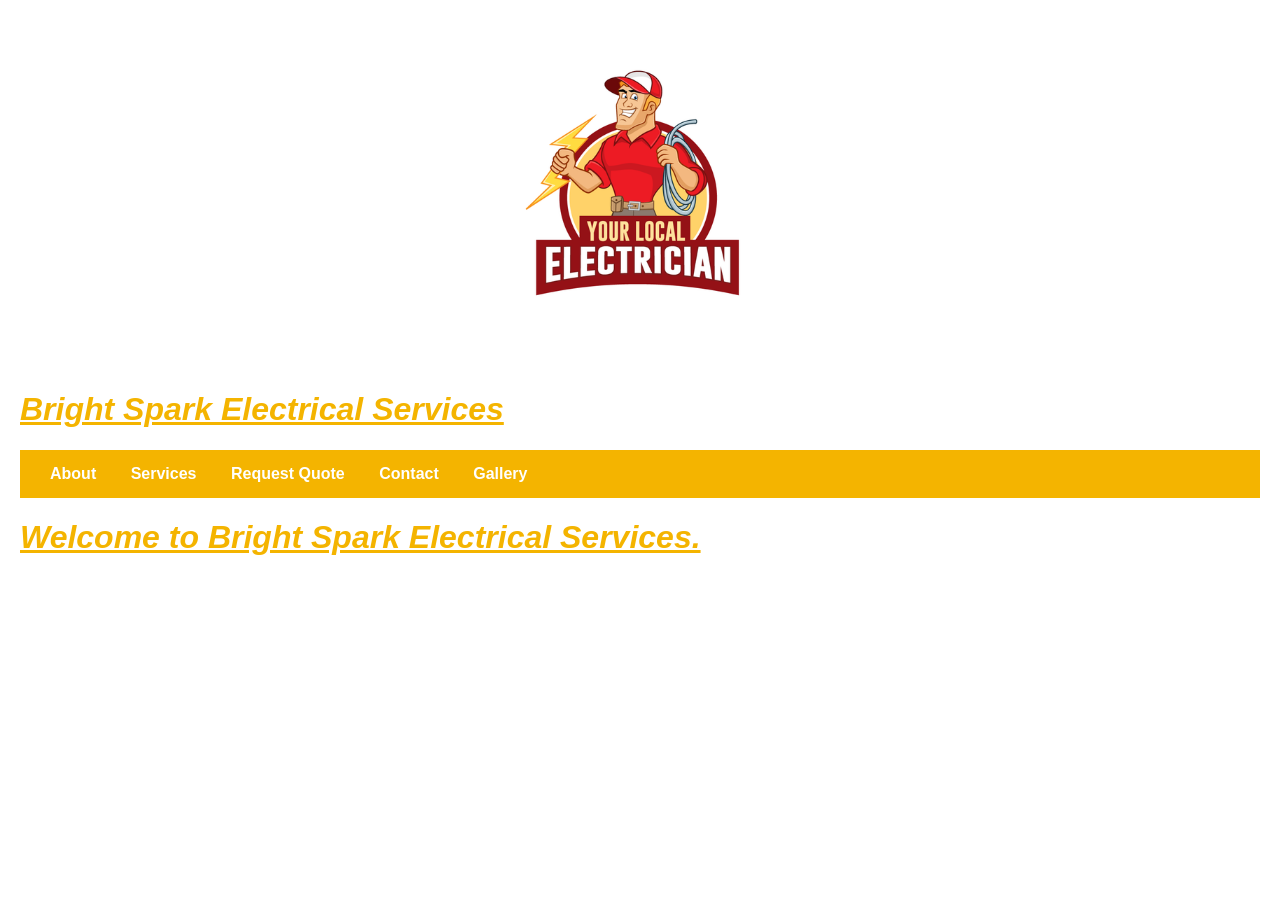
==== index.html @ 67dcbeed "part 2 initial commit" ====
<!DOCTYPE html>

<html>

<head>

    <title>Bright Spark Electrical Services</title>

    <link rel="stylesheet" href="css/style.css">

</head>

<body>

<img src="images/logo.png" style="=width:200px; height:350px;">

<h1 align="=center"><u><i>Bright Spark Electrical Services</i></u></h1>

<nav>





    <a href="about.html">About</a>



    <a href="services.html">Services</a>



    <a href="quote.html">Request Quote</a>



    <a href="contact.html">Contact</a>

    <a href="gallery.html">Gallery</a>

</nav>



<h1 align="=center"><u><i>Welcome to Bright Spark Electrical Services.</i></u></h1>



</body>

</html>
---- css/style.css ----
body {
    font-family: Arial, sans-serif;
    margin: 20px;
}

h1 {
    color: #f4b400;
}

nav {
    margin-bottom: 20px;
}

nav a {
    text-decoration: none;
}
input,
select,
textarea {
    width: 300px;
    padding: 8px;
    margin-bottom: 10px;
}

button {
    background-color: #f4b400;
    color: white;
    border: none;
    padding: 10px 15px;
    cursor: pointer;
}
nav {
    background-color: #f4b400;
    padding: 15px;
    text-align: left;
}

nav a {
    color: white;
    text-decoration: none;
    margin: 0 15px;
    font-weight: bold;
}

nav a:hover {
    color: black;
}

img {
    display: block;
    margin: 20px auto;
}
.logo {
    width: 200px;
    height: auto;
    display: block;
    margin: 20px auto;
}
body {
    font-family: Arial, sans-serif;
    margin: 20px;
}
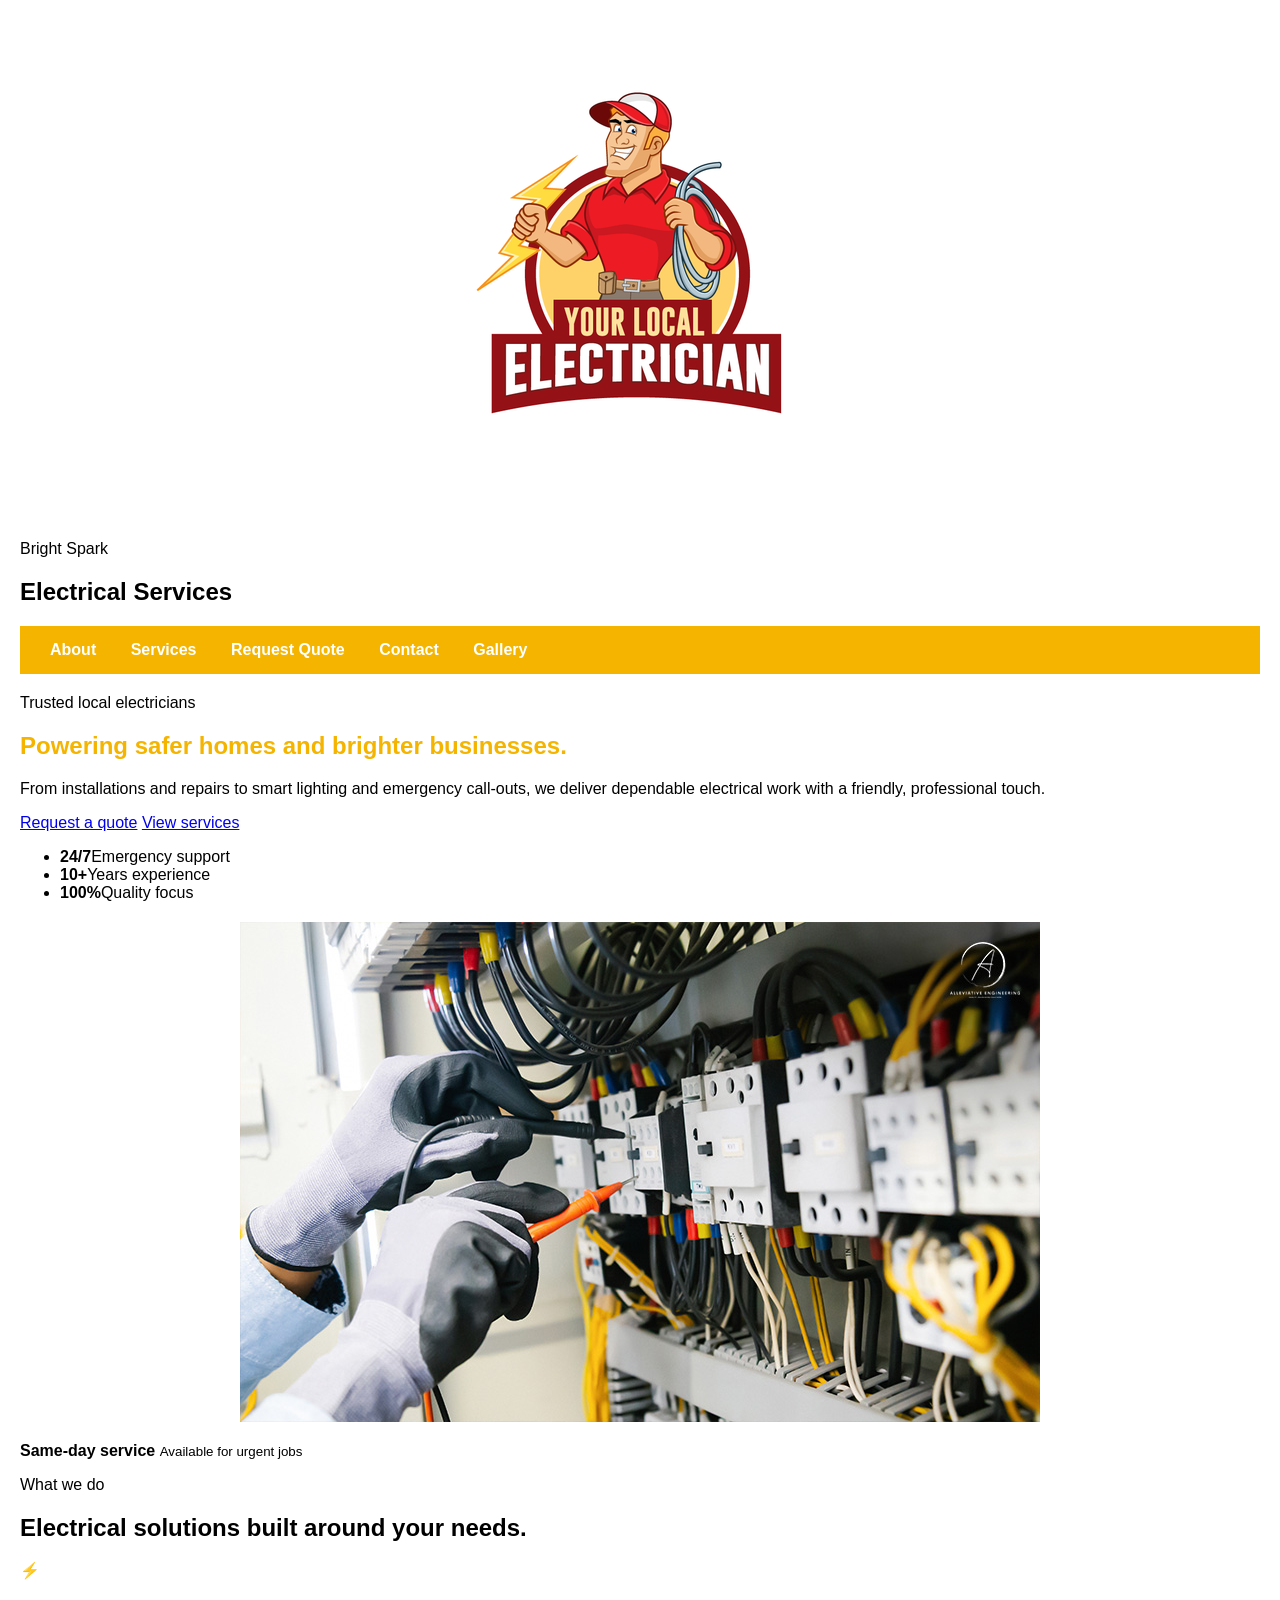
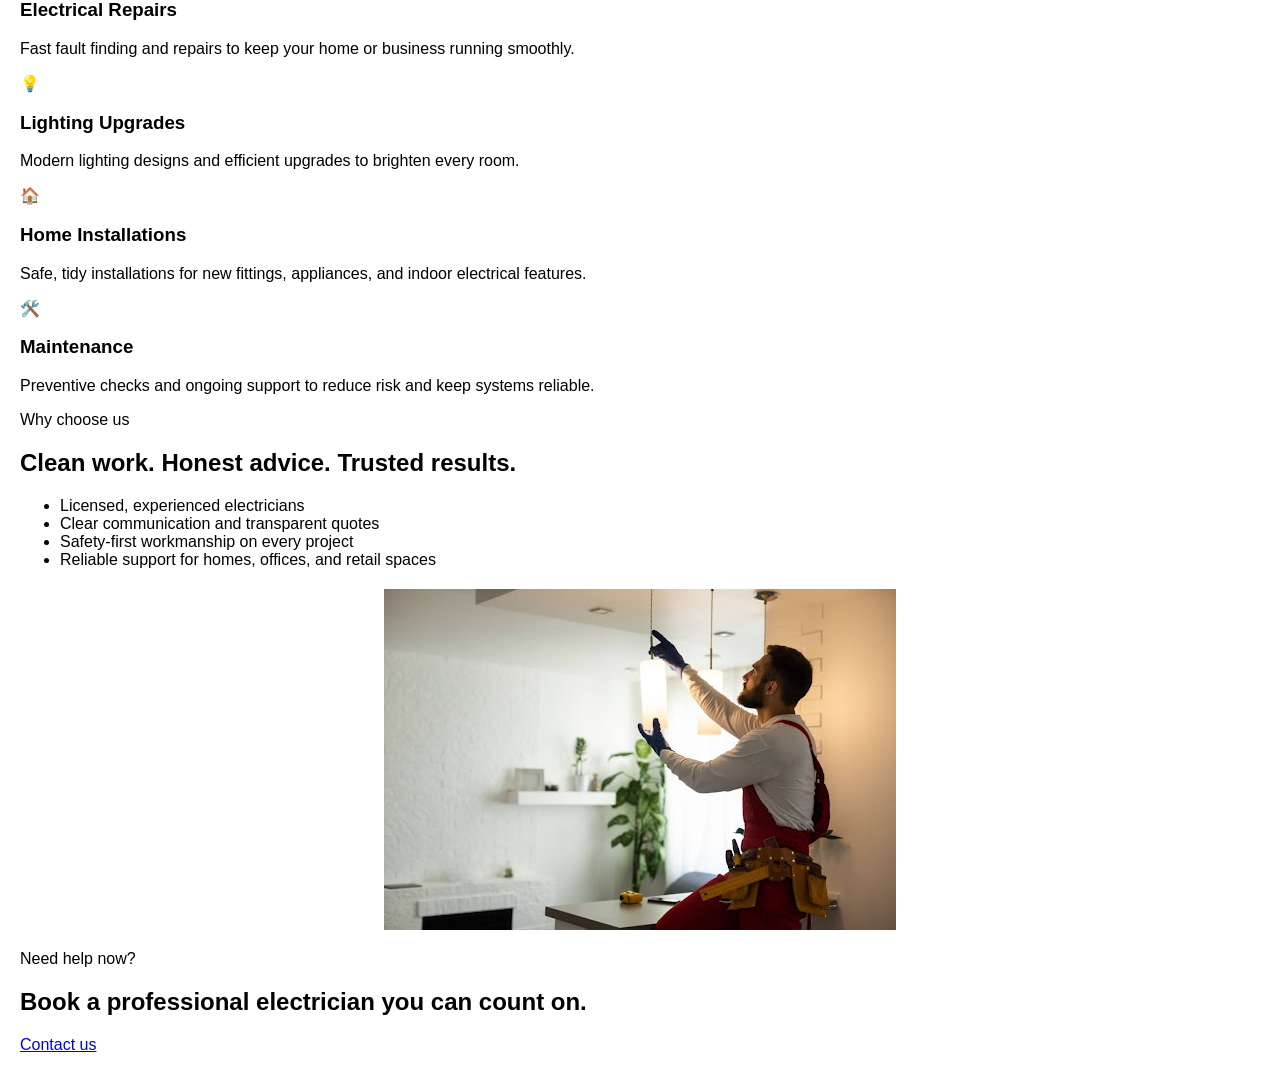
==== commit 6d866929: "part 2 html commit" ====
--- a/index.html
+++ b/index.html
@@ -1,52 +1,247 @@
 <!DOCTYPE html>
 
-<html>
+<html lang="en">
 
 <head>
 
+    <meta charset="UTF-8">
+
+    <meta name="viewport" content="width=device-width, initial-scale=1.0">
+
     <title>Bright Spark Electrical Services</title>
 
+    <meta name="description" content="Bright Spark Electrical Services offers reliable residential and commercial electrical solutions, emergency repairs, installations, and maintenance.">
+
+    <link rel="preconnect" href=https://fonts.googleapis.com>
+
+    <link rel="preconnect" href=https://fonts.gstatic.com crossorigin>
+
+    <link href=https://fonts.googleapis.com/css2?family=Inter:wght@400;500;600;700;800;900&display=swap rel="stylesheet">
+
     <link rel="stylesheet" href="css/style.css">
 
 </head>
 
-<body>
-
-<img src="images/logo.png" style="=width:200px; height:350px;">
-
-<h1 align="=center"><u><i>Bright Spark Electrical Services</i></u></h1>
-
-<nav>
-
-
-
-
-
-    <a href="about.html">About</a>
-
-
-
-    <a href="services.html">Services</a>
-
-
-
-    <a href="quote.html">Request Quote</a>
-
-
-
-    <a href="contact.html">Contact</a>
-
-    <a href="gallery.html">Gallery</a>
-
-</nav>
-
-
-
-<h1 align="=center"><u><i>Welcome to Bright Spark Electrical Services.</i></u></h1>
-
-
+<body class="landing-page">
+
+<header class="site-header">
+
+    <div class="brand-wrap">
+
+        <img class="brand-logo" src="images/logo.png" alt="Bright Spark Electrical Services logo">
+
+        <div class="brand-text">
+
+            <span class="brand-kicker">Bright Spark</span>
+
+            <h2>Electrical Services</h2>
+
+        </div>
+
+    </div>
+
+
+
+    <nav class="main-nav" aria-label="Main navigation">
+
+        <a href="about.html">About</a>
+
+        <a href="services.html">Services</a>
+
+        <a href="quote.html">Request Quote</a>
+
+        <a href="contact.html">Contact</a>
+
+        <a href="gallery.html">Gallery</a>
+
+    </nav>
+
+</header>
+
+
+
+<main class="page-shell">
+
+    <section class="hero">
+
+        <div class="hero-copy">
+
+            <p class="eyebrow">Trusted local electricians</p>
+
+            <h1>Powering safer homes and brighter businesses.</h1>
+
+            <p class="lead">
+
+                From installations and repairs to smart lighting and emergency call-outs,
+
+                we deliver dependable electrical work with a friendly, professional touch.
+
+            </p>
+
+
+
+            <div class="cta-row">
+
+                <a class="primary-btn" href="quote.html">Request a quote</a>
+
+                <a class="secondary-btn" href="services.html">View services</a>
+
+            </div>
+
+
+
+            <ul class="quick-facts" aria-label="Key service facts">
+
+                <li><strong>24/7</strong><span>Emergency support</span></li>
+
+                <li><strong>10+</strong><span>Years experience</span></li>
+
+                <li><strong>100%</strong><span>Quality focus</span></li>
+
+            </ul>
+
+        </div>
+
+
+
+        <div class="hero-visual" aria-label="Electrical service illustration">
+
+            <div class="image-card main-image">
+
+                <img src="images/installations.jpg" alt="Professional electrician working on a lighting installation">
+
+            </div>
+
+            <div class="floating-card">
+
+                <span class="status-dot"></span>
+
+                <div>
+
+                    <strong>Same-day service</strong>
+
+                    <small>Available for urgent jobs</small>
+
+                </div>
+
+            </div>
+
+        </div>
+
+    </section>
+
+
+
+    <section class="services-overview" aria-labelledby="services-heading">
+
+        <div class="section-heading">
+
+            <p class="eyebrow">What we do</p>
+
+            <h2 id="services-heading">Electrical solutions built around your needs.</h2>
+
+        </div>
+
+
+
+        <div class="service-grid">
+
+            <article class="service-card">
+
+                <span class="service-icon">⚡</span>
+
+                <h3>Electrical Repairs</h3>
+
+                <p>Fast fault finding and repairs to keep your home or business running smoothly.</p>
+
+            </article>
+
+            <article class="service-card">
+
+                <span class="service-icon">💡</span>
+
+                <h3>Lighting Upgrades</h3>
+
+                <p>Modern lighting designs and efficient upgrades to brighten every room.</p>
+
+            </article>
+
+            <article class="service-card">
+
+                <span class="service-icon">🏠</span>
+
+                <h3>Home Installations</h3>
+
+                <p>Safe, tidy installations for new fittings, appliances, and indoor electrical features.</p>
+
+            </article>
+
+            <article class="service-card">
+
+                <span class="service-icon">🛠️</span>
+
+                <h3>Maintenance</h3>
+
+                <p>Preventive checks and ongoing support to reduce risk and keep systems reliable.</p>
+
+            </article>
+
+        </div>
+
+    </section>
+
+
+
+    <section class="feature-band">
+
+        <div class="feature-copy">
+
+            <p class="eyebrow">Why choose us</p>
+
+            <h2>Clean work. Honest advice. Trusted results.</h2>
+
+            <ul class="check-list">
+
+                <li>Licensed, experienced electricians</li>
+
+                <li>Clear communication and transparent quotes</li>
+
+                <li>Safety-first workmanship on every project</li>
+
+                <li>Reliable support for homes, offices, and retail spaces</li>
+
+            </ul>
+
+        </div>
+
+
+
+        <div class="feature-visual">
+
+            <img src="images/lighting.jpg" alt="Modern lighting installation in a room">
+
+        </div>
+
+    </section>
+
+
+
+    <section class="cta-banner">
+
+        <div>
+
+            <p class="eyebrow">Need help now?</p>
+
+            <h2>Book a professional electrician you can count on.</h2>
+
+        </div>
+
+        <a class="primary-btn" href="contact.html">Contact us</a>
+
+    </section>
+
+</main>
 
 </body>
 
-</html>
-
+</html>
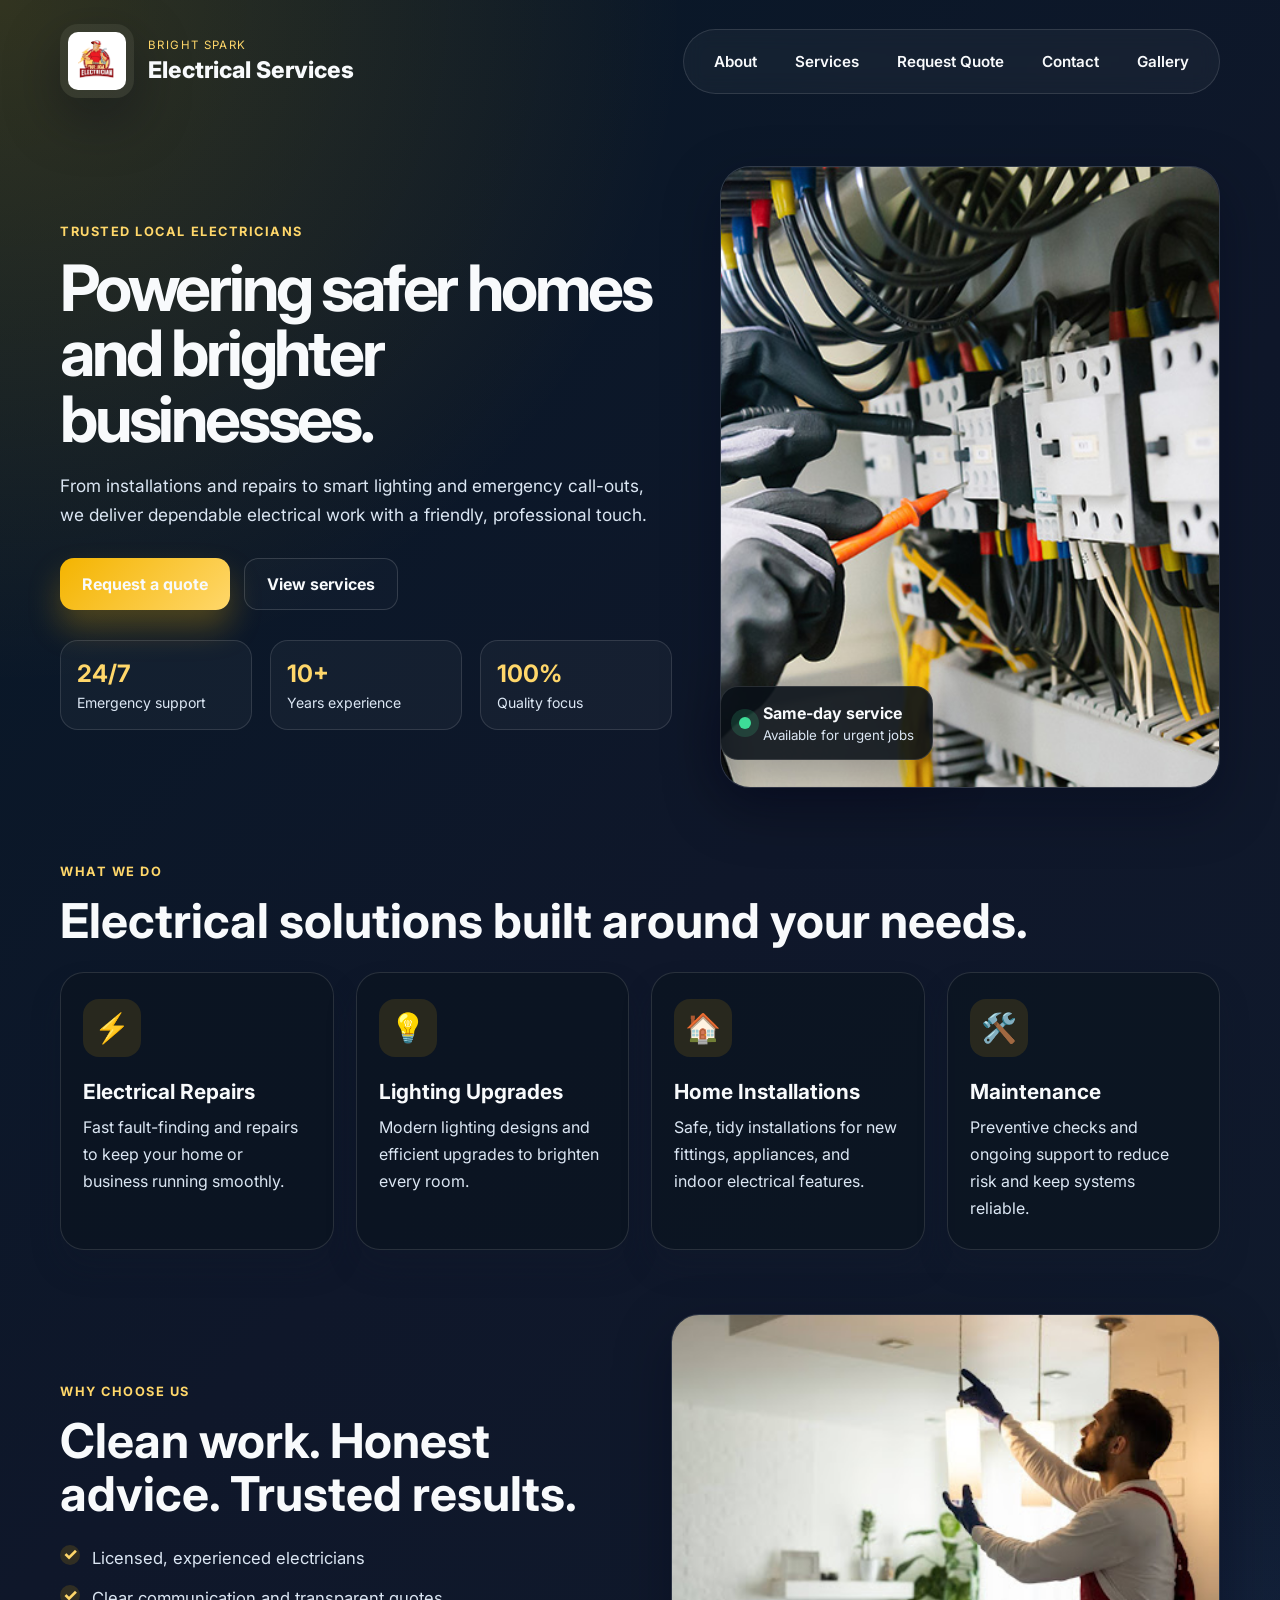
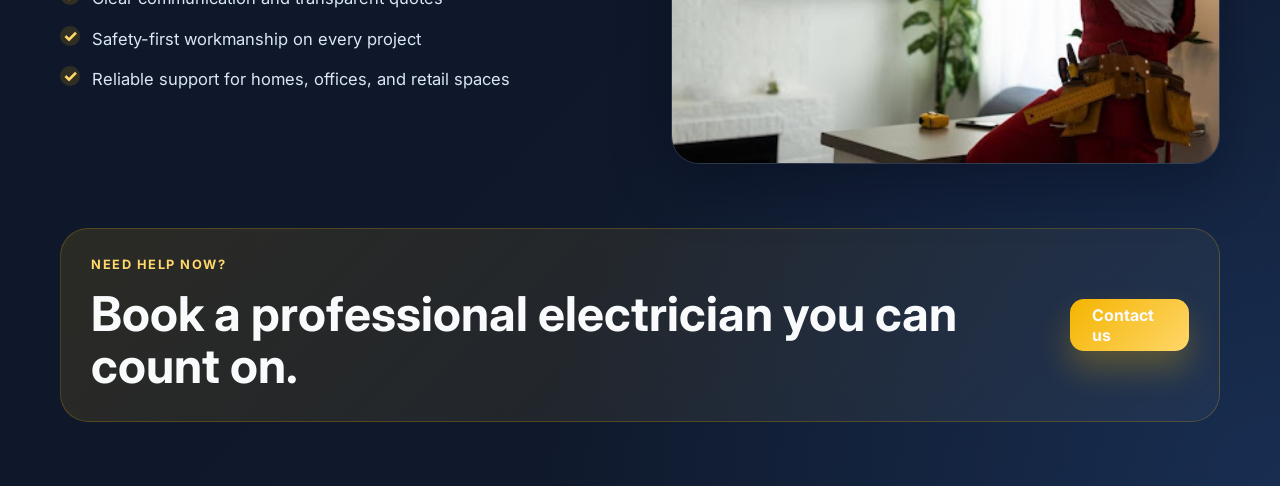
==== commit 3ec5e9c5: "webdevpart 3 - home page animations applied" ====
--- a/index.html
+++ b/index.html
@@ -68,7 +68,7 @@
 
             <p class="eyebrow">Trusted local electricians</p>
 
-            <h1>Powering safer homes and brighter businesses.</h1>
+            <h1 class="hero-title-animated">Powering safer homes and brighter businesses.</h1>
 
             <p class="lead">
 
@@ -152,7 +152,7 @@
 
                 <h3>Electrical Repairs</h3>
 
-                <p>Fast fault finding and repairs to keep your home or business running smoothly.</p>
+                <p>Fast fault-finding and repairs to keep your home or business running smoothly.</p>
 
             </article>
 
--- a/css/style.css
+++ b/css/style.css
@@ -1,62 +1,1719 @@
-body {
+:root {
+
+    --bg-deep: #071827;
+
+    --bg-mid: #0f172a;
+
+    --panel: rgba(15, 23, 42, 0.84);
+
+    --panel-strong: rgba(19, 32, 48, 0.96);
+
+    --panel-soft: rgba(255, 255, 255, 0.04);
+
+    --gold: #f4b400;
+
+    --gold-soft: #ffd76a;
+
+    --cream: #f8fafc;
+
+    --muted: #dbe6f3;
+
+    --line: rgba(255, 255, 255, 0.12);
+
+    --shadow: 0 20px 55px rgba(2, 6, 23, 0.35);
+
+}
+
+
+
+* {
+
+    box-sizing: border-box;
+
+}
+
+
+
+body.landing-page {
+
+    margin: 0;
+
+    font-family: "Inter", "Segoe UI", Arial, sans-serif;
+
+    color: var(--cream);
+
+    background:
+
+            radial-gradient(circle at top left, rgba(244, 180, 0, 0.18), transparent 28%),
+
+            radial-gradient(circle at bottom right, rgba(59, 130, 246, 0.18), transparent 30%),
+
+            linear-gradient(135deg, var(--bg-deep) 0%, var(--bg-mid) 48%, #101b2d 100%);
+
+    min-height: 100vh;
+
+}
+
+
+
+body.landing-page img {
+
+    display: block;
+
+    max-width: 100%;
+
+}
+
+
+
+body.landing-page a {
+
+    text-decoration: none;
+
+    color: inherit;
+
+}
+
+
+
+.site-header {
+
+    max-width: 1200px;
+
+    margin: 0 auto;
+
+    padding: 24px 20px 0;
+
+    display: flex;
+
+    align-items: center;
+
+    justify-content: space-between;
+
+    gap: 24px;
+
+}
+
+
+
+.brand-wrap {
+
+    display: flex;
+
+    align-items: center;
+
+    gap: 14px;
+
+}
+
+
+
+.brand-logo {
+
+    width: 74px;
+
+    height: 74px;
+
+    border-radius: 18px;
+
+    background: rgba(255, 255, 255, 0.06);
+
+    padding: 8px;
+
+    box-shadow: var(--shadow);
+
+}
+
+
+
+.brand-kicker {
+
+    display: block;
+
+    font-size: 0.72rem;
+
+    letter-spacing: 0.12em;
+
+    text-transform: uppercase;
+
+    color: var(--gold-soft);
+
+}
+
+
+
+.brand-text h2 {
+
+    margin: 4px 0 0;
+
+    font-size: clamp(1.1rem, 1.8vw, 1.6rem);
+
+    font-weight: 800;
+
+}
+
+
+
+.main-nav {
+
+    display: flex;
+
+    align-items: center;
+
+    gap: 10px;
+
+    justify-content: flex-end;
+
+    flex-wrap: wrap;
+
+    padding: 12px 16px;
+
+    background: rgba(255, 255, 255, 0.04);
+
+    border: 1px solid var(--line);
+
+    border-radius: 999px;
+
+    backdrop-filter: blur(10px);
+
+}
+
+
+
+.main-nav a {
+
+    padding: 10px 14px;
+
+    border-radius: 999px;
+
+    color: var(--muted);
+
+    font-size: 0.95rem;
+
+    font-weight: 600;
+
+    transition: background 0.2s ease, color 0.2s ease, transform 0.2s ease;
+
+}
+
+
+
+.main-nav a:hover,
+
+.main-nav a:focus-visible {
+
+    background: rgba(244, 180, 0, 0.12);
+
+    color: var(--cream);
+
+    transform: translateY(-1px);
+
+}
+
+
+
+.page-shell {
+
+    max-width: 1200px;
+
+    margin: 0 auto;
+
+    padding: 26px 20px 64px;
+
+}
+
+
+
+.hero {
+
+    display: grid;
+
+    grid-template-columns: 1.1fr 0.9fr;
+
+    align-items: center;
+
+    gap: 48px;
+
+    padding: 42px 0 18px;
+
+}
+
+
+
+.eyebrow {
+
+    margin: 0 0 16px;
+
+    color: var(--gold-soft);
+
+    font-size: 0.8rem;
+
+    font-weight: 700;
+
+    letter-spacing: 0.12em;
+
+    text-transform: uppercase;
+
+}
+
+
+
+.hero-copy h1 {
+
+    margin: 0;
+
+    font-size: clamp(2.7rem, 5vw, 5rem);
+
+    line-height: 1.02;
+
+    letter-spacing: -0.05em;
+
+}
+
+
+
+.lead {
+
+    margin: 20px 0 0;
+
+    max-width: 640px;
+
+    color: var(--muted);
+
+    font-size: 1.08rem;
+
+    line-height: 1.7;
+
+}
+
+
+
+.cta-row {
+
+    display: flex;
+
+    flex-wrap: wrap;
+
+    gap: 14px;
+
+    margin-top: 28px;
+
+}
+
+
+
+.primary-btn,
+
+.secondary-btn {
+
+    display: inline-flex;
+
+    align-items: center;
+
+    justify-content: center;
+
+    min-height: 52px;
+
+    padding: 0 22px;
+
+    border-radius: 14px;
+
+    font-weight: 700;
+
+    transition: transform 0.2s ease, box-shadow 0.2s ease, border-color 0.2s ease;
+
+}
+
+
+
+.primary-btn {
+
+    background: linear-gradient(135deg, var(--gold) 0%, var(--gold-soft) 100%);
+
+    color: #0d1724;
+
+    box-shadow: 0 18px 32px rgba(244, 180, 0, 0.28);
+
+}
+
+
+
+.secondary-btn {
+
+    border: 1px solid rgba(255, 255, 255, 0.15);
+
+    background: rgba(255, 255, 255, 0.02);
+
+    color: var(--cream);
+
+}
+
+
+
+.primary-btn:hover,
+
+.secondary-btn:hover,
+
+.primary-btn:focus-visible,
+
+.secondary-btn:focus-visible {
+
+    transform: translateY(-2px);
+
+}
+
+
+
+.quick-facts {
+
+    list-style: none;
+
+    display: grid;
+
+    grid-template-columns: repeat(3, minmax(0, 1fr));
+
+    gap: 18px;
+
+    padding: 0;
+
+    margin: 30px 0 0;
+
+}
+
+
+
+.quick-facts li {
+
+    padding: 18px 16px;
+
+    border-radius: 18px;
+
+    background: rgba(255, 255, 255, 0.035);
+
+    border: 1px solid var(--line);
+
+}
+
+
+
+.quick-facts strong {
+
+    display: block;
+
+    font-size: 1.5rem;
+
+    color: var(--gold-soft);
+
+}
+
+
+
+.quick-facts span {
+
+    display: block;
+
+    margin-top: 6px;
+
+    color: var(--muted);
+
+    font-size: 0.88rem;
+
+}
+
+
+
+.hero-visual {
+
+    position: relative;
+
+    display: grid;
+
+    place-items: center;
+
+}
+
+
+
+.image-card {
+
+    width: min(100%, 520px);
+
+    border-radius: 30px;
+
+    overflow: hidden;
+
+    border: 1px solid var(--line);
+
+    box-shadow: var(--shadow);
+
+    background: rgba(255, 255, 255, 0.04);
+
+}
+
+
+
+.image-card img {
+
+    width: 100%;
+
+    height: 620px;
+
+    object-fit: cover;
+
+}
+
+
+
+.floating-card {
+
+    position: absolute;
+
+    left: 0;
+
+    bottom: 28px;
+
+    display: flex;
+
+    align-items: center;
+
+    gap: 12px;
+
+    padding: 16px 18px;
+
+    background: rgba(9, 16, 24, 0.9);
+
+    border: 1px solid rgba(255, 255, 255, 0.12);
+
+    border-radius: 18px;
+
+    box-shadow: var(--shadow);
+
+    animation: float 3s ease-in-out infinite;
+
+}
+
+
+
+.status-dot {
+
+    display: inline-block;
+
+    width: 12px;
+
+    height: 12px;
+
+    border-radius: 50%;
+
+    background: #3ddc97;
+
+    box-shadow: 0 0 0 8px rgba(61, 220, 151, 0.16);
+
+}
+
+
+
+.floating-card strong,
+
+.floating-card small {
+
+    display: block;
+
+}
+
+
+
+.floating-card small {
+
+    color: var(--muted);
+
+    margin-top: 4px;
+
+}
+
+
+
+.hero-title-animated {
+
+    animation: heroSlideIn 900ms cubic-bezier(.22,.61,.36,1) both,
+
+    heroGlowPulse 2.2s ease-in-out 1s infinite;
+
+}
+
+
+
+@keyframes heroSlideIn {
+
+    from {
+
+        opacity: 0;
+
+        transform: translateY(24px) scale(0.98);
+
+    }
+
+    to {
+
+        opacity: 1;
+
+        transform: translateY(0) scale(1);
+
+    }
+
+}
+
+
+
+@keyframes heroGlowPulse {
+
+    0%,
+
+    100% {
+
+        text-shadow: 0 0 0 rgba(244, 180, 0, 0);
+
+    }
+
+    50% {
+
+        text-shadow: 0 0 22px rgba(244, 180, 0, 0.55);
+
+    }
+
+}
+
+
+
+.services-overview {
+
+    padding-top: 58px;
+
+}
+
+
+
+.section-heading {
+
+    margin-bottom: 22px;
+
+}
+
+
+
+.section-heading h2,
+
+.feature-copy h2,
+
+.cta-banner h2 {
+
+    margin: 0;
+
+    font-size: clamp(2rem, 4vw, 3rem);
+
+    line-height: 1.1;
+
+}
+
+
+
+.service-grid {
+
+    display: grid;
+
+    grid-template-columns: repeat(4, minmax(0, 1fr));
+
+    gap: 22px;
+
+    margin-top: 24px;
+
+}
+
+
+
+.service-card {
+
+    padding: 26px 22px;
+
+    border-radius: 24px;
+
+    background: rgba(12, 21, 34, 0.88);
+
+    border: 1px solid var(--line);
+
+    box-shadow: 0 18px 30px rgba(15, 23, 42, 0.24);
+
+    transition: transform 0.2s ease, border-color 0.2s ease;
+
+}
+
+
+
+.service-card:hover {
+
+    transform: translateY(-4px);
+
+    border-color: rgba(244, 180, 0, 0.55);
+
+}
+
+
+
+.service-icon {
+
+    display: inline-flex;
+
+    align-items: center;
+
+    justify-content: center;
+
+    width: 58px;
+
+    height: 58px;
+
+    border-radius: 16px;
+
+    font-size: 1.8rem;
+
+    background: rgba(244, 180, 0, 0.12);
+
+}
+
+
+
+.service-card h3 {
+
+    margin: 22px 0 10px;
+
+    font-size: 1.3rem;
+
+}
+
+
+
+.service-card p {
+
+    margin: 0;
+
+    color: var(--muted);
+
+    line-height: 1.7;
+
+}
+
+
+
+.feature-band {
+
+    display: grid;
+
+    grid-template-columns: 1fr 0.95fr;
+
+    align-items: center;
+
+    gap: 34px;
+
+    padding-top: 64px;
+
+}
+
+
+
+.check-list {
+
+    list-style: none;
+
+    margin: 24px 0 0;
+
+    padding: 0;
+
+    display: grid;
+
+    gap: 14px;
+
+}
+
+
+
+.check-list li {
+
+    position: relative;
+
+    padding-left: 32px;
+
+    color: var(--muted);
+
+    line-height: 1.6;
+
+    font-size: 1.04rem;
+
+}
+
+
+
+.check-list li::before {
+
+    content: "✓";
+
+    position: absolute;
+
+    left: 0;
+
+    top: 0;
+
+    display: inline-flex;
+
+    align-items: center;
+
+    justify-content: center;
+
+    width: 20px;
+
+    height: 20px;
+
+    border-radius: 50%;
+
+    background: rgba(244, 180, 0, 0.15);
+
+    color: var(--gold-soft);
+
+    font-weight: 800;
+
+}
+
+
+
+.feature-visual img {
+
+    width: 100%;
+
+    height: 450px;
+
+    object-fit: cover;
+
+    border-radius: 28px;
+
+    border: 1px solid var(--line);
+
+    box-shadow: var(--shadow);
+
+}
+
+
+
+.cta-banner {
+
+    display: flex;
+
+    align-items: center;
+
+    justify-content: space-between;
+
+    gap: 20px;
+
+    margin-top: 64px;
+
+    padding: 28px 30px;
+
+    border-radius: 28px;
+
+    background: linear-gradient(135deg, rgba(244, 180, 0, 0.12), rgba(255, 255, 255, 0.04));
+
+    border: 1px solid rgba(244, 180, 0, 0.22);
+
+}
+
+
+
+@keyframes float {
+
+    0%,
+
+    100% {
+
+        transform: translateY(0px);
+
+    }
+
+    50% {
+
+        transform: translateY(-10px);
+
+    }
+
+}
+
+
+
+@media (max-width: 960px) {
+
+    .hero,
+
+    .feature-band,
+
+    .service-grid {
+
+        grid-template-columns: 1fr 1fr;
+
+    }
+
+
+
+    .hero {
+
+        grid-template-columns: 1fr;
+
+    }
+
+
+
+    .feature-band {
+
+        grid-template-columns: 1fr;
+
+    }
+
+
+
+    .service-grid {
+
+        grid-template-columns: repeat(2, minmax(0, 1fr));
+
+    }
+
+}
+
+
+
+@media (max-width: 720px) {
+
+    .site-header {
+
+        flex-direction: column;
+
+        align-items: flex-start;
+
+    }
+
+
+
+    .main-nav {
+
+        width: 100%;
+
+        justify-content: flex-start;
+
+        border-radius: 20px;
+
+    }
+
+
+
+    .hero-copy h1 {
+
+        letter-spacing: -0.04em;
+
+    }
+
+
+
+    .cta-banner {
+
+        flex-direction: column;
+
+        align-items: flex-start;
+
+    }
+
+}
+
+
+
+@media (max-width: 560px) {
+
+    .page-shell {
+
+        padding-left: 16px;
+
+        padding-right: 16px;
+
+    }
+
+
+
+    .service-grid,
+
+    .quick-facts {
+
+        grid-template-columns: 1fr;
+
+    }
+
+
+
+    .brand-wrap {
+
+        align-items: center;
+
+    }
+
+
+
+    .image-card img,
+
+    .feature-visual img {
+
+        height: 340px;
+
+    }
+
+}
+
+
+
+body.site-page {
+
+    margin: 0;
+
+    min-height: 100vh;
+
+    font-family: "Inter", "Segoe UI", Arial, sans-serif;
+
+    color: var(--cream);
+
+    background:
+
+            radial-gradient(circle at top left, rgba(244, 180, 0, 0.16), transparent 24%),
+
+            radial-gradient(circle at bottom right, rgba(59, 130, 246, 0.16), transparent 30%),
+
+            linear-gradient(135deg, var(--bg-deep) 0%, var(--bg-mid) 48%, #101b2d 100%);
+
+}
+
+
+
+body.site-page .page-shell {
+
+    max-width: 1100px;
+
+    margin: 0 auto;
+
+    padding: 30px 20px 70px;
+
+}
+
+
+
+body.site-page .content-panel {
+
+    background: rgba(15, 23, 42, 0.82);
+
+    border: 1px solid var(--line);
+
+    border-radius: 28px;
+
+    box-shadow: var(--shadow);
+
+    padding: 28px;
+
+}
+
+
+
+body.site-page .content-panel h1,
+
+body.site-page .content-panel h2,
+
+body.site-page .content-panel h3 {
+
+    margin-top: 0;
+
+    color: var(--cream);
+
+}
+
+
+
+body.site-page .intro-copy {
+
+    max-width: 700px;
+
+}
+
+
+
+body.site-page .lead-text,
+
+body.site-page .content-panel p,
+
+body.site-page .content-panel li,
+
+body.site-page .contact-card p,
+
+body.site-page .contact-card a,
+
+body.site-page .gallery-card p {
+
+    color: var(--muted);
+
+    line-height: 1.7;
+
+}
+
+
+
+body.site-page .info-grid,
+
+body.site-page .service-grid,
+
+body.site-page .gallery-grid,
+
+body.site-page .contact-grid {
+
+    display: grid;
+
+    gap: 22px;
+
+    margin-top: 28px;
+
+}
+
+
+
+body.site-page .info-grid,
+
+body.site-page .service-grid,
+
+body.site-page .contact-grid {
+
+    grid-template-columns: repeat(2, minmax(0, 1fr));
+
+}
+
+
+
+body.site-page .info-card,
+
+body.site-page .service-card,
+
+body.site-page .contact-card,
+
+body.site-page .gallery-card {
+
+    background: rgba(255, 255, 255, 0.03);
+
+    border: 1px solid var(--line);
+
+    border-radius: 22px;
+
+    padding: 24px;
+
+}
+
+
+
+body.site-page .service-card a,
+
+body.site-page .contact-card a {
+
+    color: var(--gold-soft);
+
+    font-weight: 600;
+
+}
+
+
+
+body.site-page .gallery-grid {
+
+    grid-template-columns: repeat(2, minmax(0, 1fr));
+
+}
+
+
+
+body.site-page .gallery-card img {
+
+    width: 100%;
+
+    height: 220px;
+
+    object-fit: cover;
+
+    border-radius: 16px;
+
+    margin-bottom: 14px;
+
+    cursor: zoom-in;
+
+    transition: transform 0.2s ease, filter 0.2s ease;
+
+}
+
+
+
+body.site-page .gallery-card img:hover {
+
+    transform: scale(1.02);
+
+    filter: brightness(1.04);
+
+}
+
+
+
+.lightbox {
+
+    position: fixed;
+
+    inset: 0;
+
+    display: none;
+
+    align-items: center;
+
+    justify-content: center;
+
+    background: rgba(1, 8, 16, 0.92);
+
+    z-index: 1200;
+
+    padding: 20px;
+
+}
+
+
+
+.lightbox.is-open {
+
+    display: flex;
+
+}
+
+
+
+.lightbox-content {
+
+    margin: 0;
+
+    max-width: min(1100px, 88vw);
+
+    max-height: 86vh;
+
+    text-align: center;
+
+}
+
+
+
+.lightbox-content img {
+
+    display: block;
+
+    max-width: 100%;
+
+    max-height: 78vh;
+
+    width: auto;
+
+    height: auto;
+
+    border-radius: 14px;
+
+    border: 1px solid rgba(255, 255, 255, 0.2);
+
+    box-shadow: 0 24px 48px rgba(0, 0, 0, 0.45);
+
+}
+
+
+
+.lightbox-content figcaption {
+
+    margin-top: 12px;
+
+    color: var(--muted);
+
+    font-size: 0.95rem;
+
+}
+
+
+
+.lightbox-close,
+
+.lightbox-nav {
+
+    position: absolute;
+
+    border: 1px solid rgba(255, 255, 255, 0.28);
+
+    background: rgba(12, 21, 34, 0.74);
+
+    color: var(--cream);
+
+    cursor: pointer;
+
+}
+
+
+
+.lightbox-close {
+
+    top: 20px;
+
+    right: 20px;
+
+    width: 44px;
+
+    height: 44px;
+
+    border-radius: 50%;
+
+    font-size: 1.8rem;
+
+    line-height: 1;
+
+    display: inline-flex;
+
+    align-items: center;
+
+    justify-content: center;
+
+    padding: 0;
+
+}
+
+
+
+.lightbox-nav {
+
+    top: 50%;
+
+    transform: translateY(-50%);
+
+    width: 48px;
+
+    height: 64px;
+
+    border-radius: 12px;
+
+    font-size: 1.9rem;
+
+    display: inline-flex;
+
+    align-items: center;
+
+    justify-content: center;
+
+    padding: 0;
+
+}
+
+
+
+.lightbox-prev {
+
+    left: 18px;
+
+}
+
+
+
+.lightbox-next {
+
+    right: 18px;
+
+}
+
+
+
+body.site-page form {
+
+    display: grid;
+
+    gap: 18px;
+
+    margin-top: 20px;
+
+}
+
+
+
+body.site-page .form-grid {
+
+    display: grid;
+
+    grid-template-columns: repeat(2, minmax(0, 1fr));
+
+    gap: 18px;
+
+}
+
+
+
+body.site-page label {
+
+    display: block;
+
+    margin-bottom: 8px;
+
+    font-weight: 600;
+
+    color: var(--cream);
+
+}
+
+
+
+body.site-page input,
+
+body.site-page select,
+
+body.site-page textarea {
+
+    width: 100%;
+
+    padding: 12px 14px;
+
+    border-radius: 12px;
+
+    border: 1px solid rgba(255, 255, 255, 0.12);
+
+    background: rgba(255, 255, 255, 0.04);
+
+    color: var(--cream);
+
+    font: inherit;
+
+}
+
+
+
+body.site-page textarea {
+
+    min-height: 140px;
+
+    resize: vertical;
+
+}
+
+
+
+body.site-page button {
+
+    background: linear-gradient(135deg, var(--gold) 0%, var(--gold-soft) 100%);
+
+    color: #0d1724;
+
+    border: none;
+
+    padding: 14px 22px;
+
+    border-radius: 12px;
+
+    font-weight: 800;
+
+    cursor: pointer;
+
+    width: fit-content;
+
+}
+
+
+
+body.site-page .quote-summary {
+
+    display: flex;
+
+    align-items: center;
+
+    justify-content: center;
+
+    background: rgba(244, 180, 0, 0.1);
+
+    border: 1px solid rgba(244, 180, 0, 0.25);
+
+    border-radius: 18px;
+
+}
+
+
+
+body.site-page .quote-summary p {
+
+    margin: 0;
+
+    padding: 18px;
+
+    font-size: 1.05rem;
+
+    color: var(--gold-soft);
+
+}
+
+
+
+body.site-page .contact-card strong {
+
+    display: block;
+
+    margin-bottom: 6px;
+
+    color: var(--cream);
+
+}
+
+
+
+body.site-page .map-panel {
+
+    margin-top: 34px;
+
+    padding: 24px;
+
+    border-radius: 22px;
+
+    background: rgba(255, 255, 255, 0.03);
+
+    border: 1px solid var(--line);
+
+}
+
+
+
+body.site-page .map-controls {
+
+    display: grid;
+
+    grid-template-columns: 1fr auto;
+
+    gap: 12px;
+
+    align-items: end;
+
+    margin: 20px 0 16px;
+
+}
+
+
+
+body.site-page .map-controls label {
+
+    grid-column: 1 / -1;
+
+}
+
+
+
+body.site-page .service-map {
+
+    width: 100%;
+
+    height: 420px;
+
+    border-radius: 16px;
+
+    border: 1px solid var(--line);
+
+    overflow: hidden;
+
+}
+
+
+
+body.site-page .map-status {
+
+    margin: 12px 0 0;
+
+    color: var(--muted);
+
+    font-size: 0.95rem;
+
+}
+
+
+
+body:not(.landing-page):not(.site-page) {
+
+    margin: 20px;
+
     font-family: Arial, sans-serif;
-    margin: 20px;
-}
-
-h1 {
-    color: #f4b400;
-}
-
-nav {
+
+}
+
+
+
+body:not(.landing-page):not(.site-page) nav {
+
+    background-color: var(--gold);
+
+    padding: 15px;
+
+    text-align: left;
+
     margin-bottom: 20px;
-}
-
-nav a {
+
+}
+
+
+
+body:not(.landing-page):not(.site-page) nav a {
+
+    color: white;
+
     text-decoration: none;
-}
-input,
-select,
-textarea {
-    width: 300px;
-    padding: 8px;
-    margin-bottom: 10px;
-}
-
-button {
-    background-color: #f4b400;
-    color: white;
-    border: none;
-    padding: 10px 15px;
-    cursor: pointer;
-}
-nav {
-    background-color: #f4b400;
-    padding: 15px;
-    text-align: left;
-}
-
-nav a {
-    color: white;
-    text-decoration: none;
+
     margin: 0 15px;
+
     font-weight: bold;
-}
-
-nav a:hover {
+
+}
+
+
+
+body:not(.landing-page):not(.site-page) nav a:hover {
+
     color: black;
-}
-
-img {
+
+}
+
+
+
+body:not(.landing-page):not(.site-page) img {
+
     display: block;
+
     margin: 20px auto;
-}
-.logo {
+
+}
+
+
+
+body:not(.landing-page):not(.site-page) .logo {
+
     width: 200px;
+
     height: auto;
+
     display: block;
+
     margin: 20px auto;
-}
-body {
-    font-family: Arial, sans-serif;
-    margin: 20px;
-}+
+}
+
+
+
+body:not(.landing-page):not(.site-page) h1 {
+
+    color: var(--gold);
+
+}
+
+
+
+@media (max-width: 768px) {
+
+    body:not(.landing-page):not(.site-page) .hero-grid {
+
+        grid-template-columns: 1fr;
+
+        text-align: center;
+
+    }
+
+
+
+    body:not(.landing-page):not(.site-page) .card-grid {
+
+        grid-template-columns: repeat(2, 1fr);
+
+    }
+
+}
+
+
+
+@media (max-width: 480px) {
+
+    body:not(.landing-page):not(.site-page) .hero-grid {
+
+        grid-template-columns: 1fr;
+
+        text-align: center;
+
+    }
+
+
+
+    body:not(.landing-page):not(.site-page) .card-grid {
+
+        grid-template-columns: 1fr;
+
+    }
+
+}
+
+
+
+@media (max-width: 700px) {
+
+    body.site-page .form-grid,
+
+    body.site-page .info-grid,
+
+    body.site-page .service-grid,
+
+    body.site-page .gallery-grid,
+
+    body.site-page .contact-grid {
+
+        grid-template-columns: 1fr;
+
+    }
+
+
+
+    body.site-page .map-controls {
+
+        grid-template-columns: 1fr;
+
+    }
+
+}
+
+
+
+/* Tablet*/
+
+@media (max-width: 900px) {
+
+    .hero {
+
+        grid-template-columns: 1fr;
+
+        text-align: center;
+
+    }
+
+    .card-grid {
+
+        grid-template-columns: repeat(2, 1fr);
+
+    }
+
+}
+
+
+
+/*Mobile Device*/
+
+@media (max-width: 600px) {
+
+    .card-grid {
+
+        grid-template-columns: 1fr;
+
+        text-align: center;
+
+    }}
